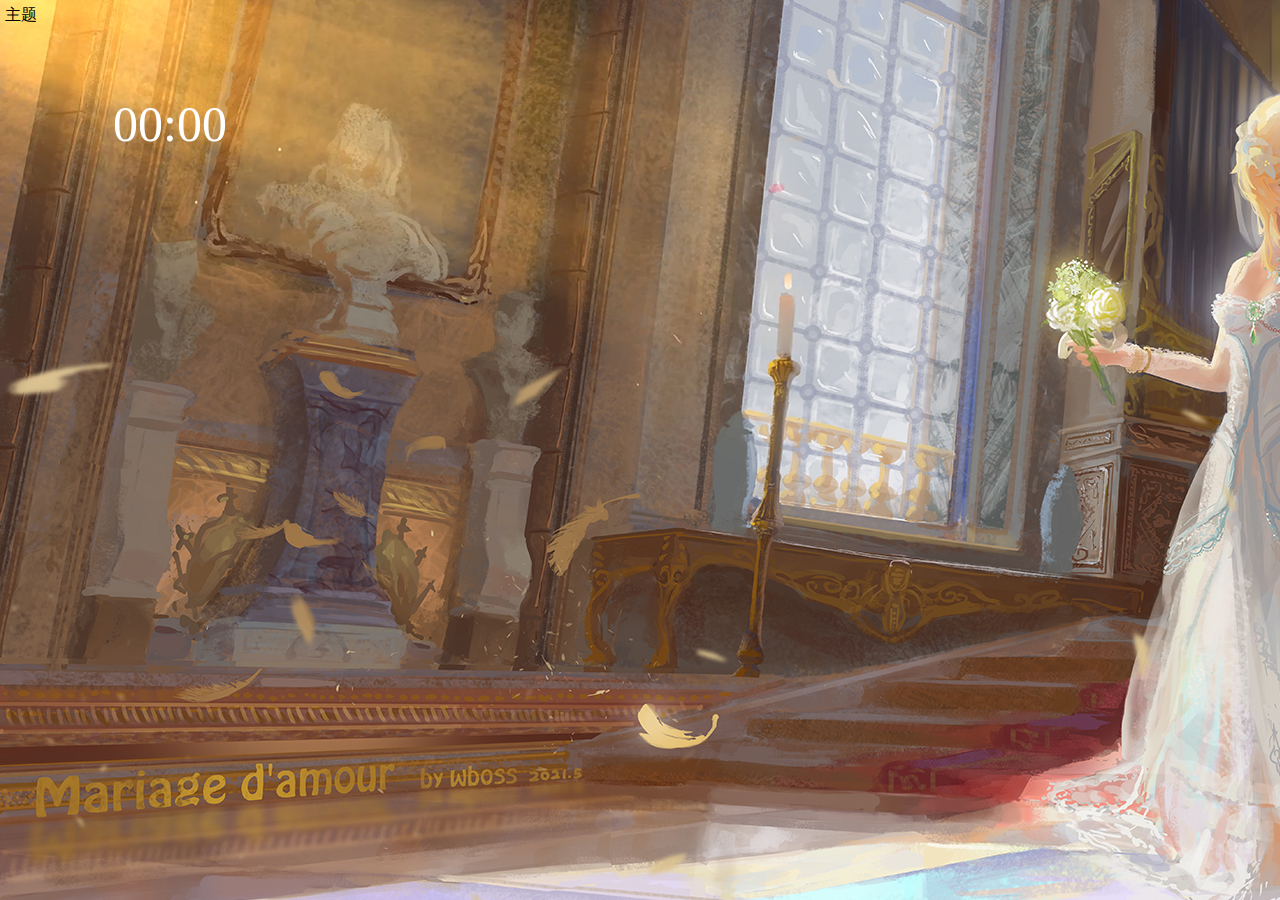
==== html/主题0.html @ ac806a11 "增加切换效果" ====
<!DOCTYPE html>

<!-- 常用模块 -->
<!-- "插入空行" <div class="white_block"></div> -->
<!-- "插入测试块" <div class="test_block"></div> -->

<html>
    <head>
        <title>0号星球</title>
        <meta charset="utf-8">
        <link rel="icon" href="../素材/planet.png">
        <link href="../css/主题0.css" rel="stylesheet">
        <script src="../js/jquery-1.11.3.min.js" type="text/javascript" charset="utf-8"></script>
        <script src="../js/主题0.js" charset="utf-8"></script>
        <link href="../css/时钟.css" rel="stylesheet">
        <script src="../js/时钟.js" charset="utf-8"></script>
        <link href="../css/收藏链接.css" rel="stylesheet">
        <script src="../js/收藏链接.js" charset="utf-8"></script>
        <link href="../css/搜索框.css" rel="stylesheet">
        <script src="../js/搜索框.js" charset="utf-8"></script>
        <link href="../css/图标.css" rel="stylesheet">
        <script src="../js/图标.js" charset="utf-8"></script>
        <link href="../css/主题切换.css" rel="stylesheet">
        <script src="../js/主题切换.js" charset="utf-8"></script>
    </head>
    <body>
        <div id="body_top">
            <!-- 顶部部分模块 -->
            <div id="theme">
                <div id="theme_lable">主题</div>
                <form id="theme_context" name="theme_context">
                    <input type="radio" id="theme_0" name="theme_radio" value="主题0"/>主题0
                    <input type="radio" id="theme_1" name="theme_radio" value="主题1"/>主题1
                    <input type="submit" id="submit" value="确认"/>
                </form><br>
                <p id="theme_id">主题0</p>
                <div id="white_block"></div>
            </div>
            <div class="white_block"></div>
            <div class="white_block"></div>
        </div>
        <div id="body_middle">
            <!-- 中间部分模块 -->
            <div id="middle_left">
                <!-- 中间偏左部分模块 -->
                <div class="white_block"></div>
                <div class="white_block"></div>
                <div class="white_block"></div>
                <div class="white_block"></div>
                <div id="time_block">
                    <div id="time_context">00:00</div>
                    <div id="week_context">XX月XX日 星期X</div>
                </div>
            </div>
            <div id="middle_middle">
                <!-- 中间的中间部分模块 -->
                <div id="hidden_block_0" class="hidden_block">
                    <div id="addrLinkGroup">
                        <div class="white_block"></div>
                        <div class="white_block"></div>
                        <div class="white_block"></div>
                        <div class="white_block"></div>
                        <div class="white_block"></div>
                        <div class="white_block"></div>
                        <div class="white_block"></div>
                        <div class="white_block"></div>
                        <div id="search-box2">
                            <form id="search4">
                                <input type="text" id="search-input4"/>
                                <a href="" id="search-btn2"><img id="search-submit1" src="../素材/search.png"/></a>
                                <input class="search-submit" type="submit">
                            </form>
                        </div>
                        <div class="white_block"></div>
                        <div class="white_block"></div>
                        <p id="edit"><a id="edit_kid" href="我的收藏.html"><img id="edit_img" src="../素材/edit.png"/></a></p> 
                    </div>
                </div>
            </div>
            <div id="middle_right">
                <!-- 中间偏右部分模块 -->
            </div>
        </div>
        <div id="body_bottom">
            <!-- 底部部分模块 -->
        </div>
    </body>
</html>
---- css/主题0.css ----
html,body {
    margin: 0;
    padding: 0;
    background-image: url("../img/梦中的婚礼_正午.jpg");
}

/* 顶部部分模块 */
#body_top{
    margin: 0;
	padding: 5px;
    width: calc(100% - 10px);
    min-width: 800px;
    height: 50px;
}

/* 中间部分模块 */
#body_middle {
    margin: 0;
	padding: 5px;
    display: flex;
	flex-direction: row;
    background-attachment:fixed;
    min-height: calc(100vh - 110px);
	width: calc(100% - 10px);
    min-width: 800px;
}

/* 中间偏左部分模块 */
#middle_left {
    flex: 1;
    padding-top: 10px;
    padding-right: 5px;
}

/* 中间的中间部分模块 */
#middle_middle {
    flex: 5;
    padding-top: 10px;
    padding-left: 5px;
    padding-right: 5px;
}

/* 中间偏右部分模块 */
#middle_right {
    flex: 1;
    padding-top: 10px;
    padding-left: 5px;
}

/* 底部部分模块 */
#body_bottom{
    margin: 0;
	padding: 5px;
    height: 30px;
}

/* 空白行 */
.white_block {
    height: 5px;
}

/* 测试模块 */
.test_block {
    height: 100%;
    width: 100%;
    border-style: solid;
    border-width: 2px;
}

/* 隐藏模块 */
.hidden_block {
    display: none;
}
---- css/时钟.css ----
#time_block {
	height: 80px;
	width: 130px;
	color: white;
    text-align: center;
    float: left;
    padding-left: 100px;
}

#time_context {
    width: 100%;
    height: 60px;
    font-size: 50px;
}

#time_block:hover #week_context{
    display: block;
}

#week_context {
    width: 100%;
    height: 20px;
    font-size: 15px;

    display: none;
}
---- css/收藏链接.css ----
#addrLinkGroup {
    /* background-color: red; */
    background-image: url("../素材/夜晚.png");
    min-width: 800px;
    max-width: 1200px;
    border-radius: 10px;
    padding-top: 10px;
}

/* 编辑按钮 */
#edit {
    text-align: left;
}
    
#edit_kid {
    /* display: none; */
     margin-left: 50px;
     color: gray;
}

#edit_img {
    height: 20px;
    transition: filter 0.1s ease; /* 添加过渡效果 */
}

#edit_img:hover {
    /* 使图片变为黑色 */
    /* filter: brightness(0) invert(1); */
    /* 变为白色 */
    filter: brightness(0) invert(100%) saturate(0);
}

.addr_link {
    height: 60px;
    width: 90px;
    color: white;
    display: inline-flex;
    justify-content: center;
    align-items: center;
    border-style: solid;
    border-width: 1px;
    border-color: white;
    border-radius: 10px;
    margin-left: 50px;
    margin-bottom: 50px;
}

.addr_link:hover {
    color: pink;
    border-color: pink;
}

.key {
    display: none;
}
---- css/搜索框.css ----
/* search */
.search {
    height: 30px;
    margin: 30px;
    background: #ecf0f1;
    padding: 10px;
    border-radius: 30px;
    display: inline-flex;
    justify-content: space-between;
    align-items: center;
}
.search-input {
    background: none;
    border:none;
    outline: none;
    font-size: 20px;
    color: #444693;
    width: 0px;
    transition: 0.5s;
}
.search-submit {
    display: none;
}
.search .search-btn {
    width: 30px;
    height: 30px;
    display: flex;
    justify-content: center;
    align-items: center;
    text-decoration: none;
    font-size: 20px;
}
.search:hover .search-input{
    width: 250px !important;
}
#search1.clicked #search-input1{
    width: 250px !important;
}
#search2.clicked #search-input2{
    width: 250px !important;
}
#search3.clicked #search-input3{
    width: 250px !important;
}
#search1 .search-btn{
    color: springgreen;
}
#search2 .search-btn{
    color: royalblue;
}
#search3 .search-btn{
    color: red;
}

/* 第二种搜索框 */
#search-box2 {
    display: flex;
    justify-content: center
}

#search4 {
    display: inline-flex;
    align-items: center;
    border-style: solid;
    border-width: 1px;
    border-radius: 25px;
    border-color: white;

    box-shadow: 0 0 10px white;/* 添加发光效果 */
}

#search4:hover {
    box-shadow: 0 0 10px white,
                0 0 20px white; /* 添加发光效果 */
}

#search-submit1 {
    padding: 8px;
    height: 25px;
}

#search-input4 {
    height: 30px;
    width: 400px;
    padding-left: 20px;
    font-size: 20px;
    border: none;
    background-color: transparent;
    outline: none;
}
---- css/图标.css ----
img {
    height: 30px;
}

a {
    font-size: 20px;
}
---- css/主题切换.css ----
#theme {
    color: black;

    /* 根据theme数量进行调整 */
    min-width: none;
}

/* #theme:hover #theme_context{
    display: block;
} */

#theme_lable {
    padding-right: 5px;
    float: left;
}
#theme_context {
    display: none;
}

#theme_id {
    display: none;
}
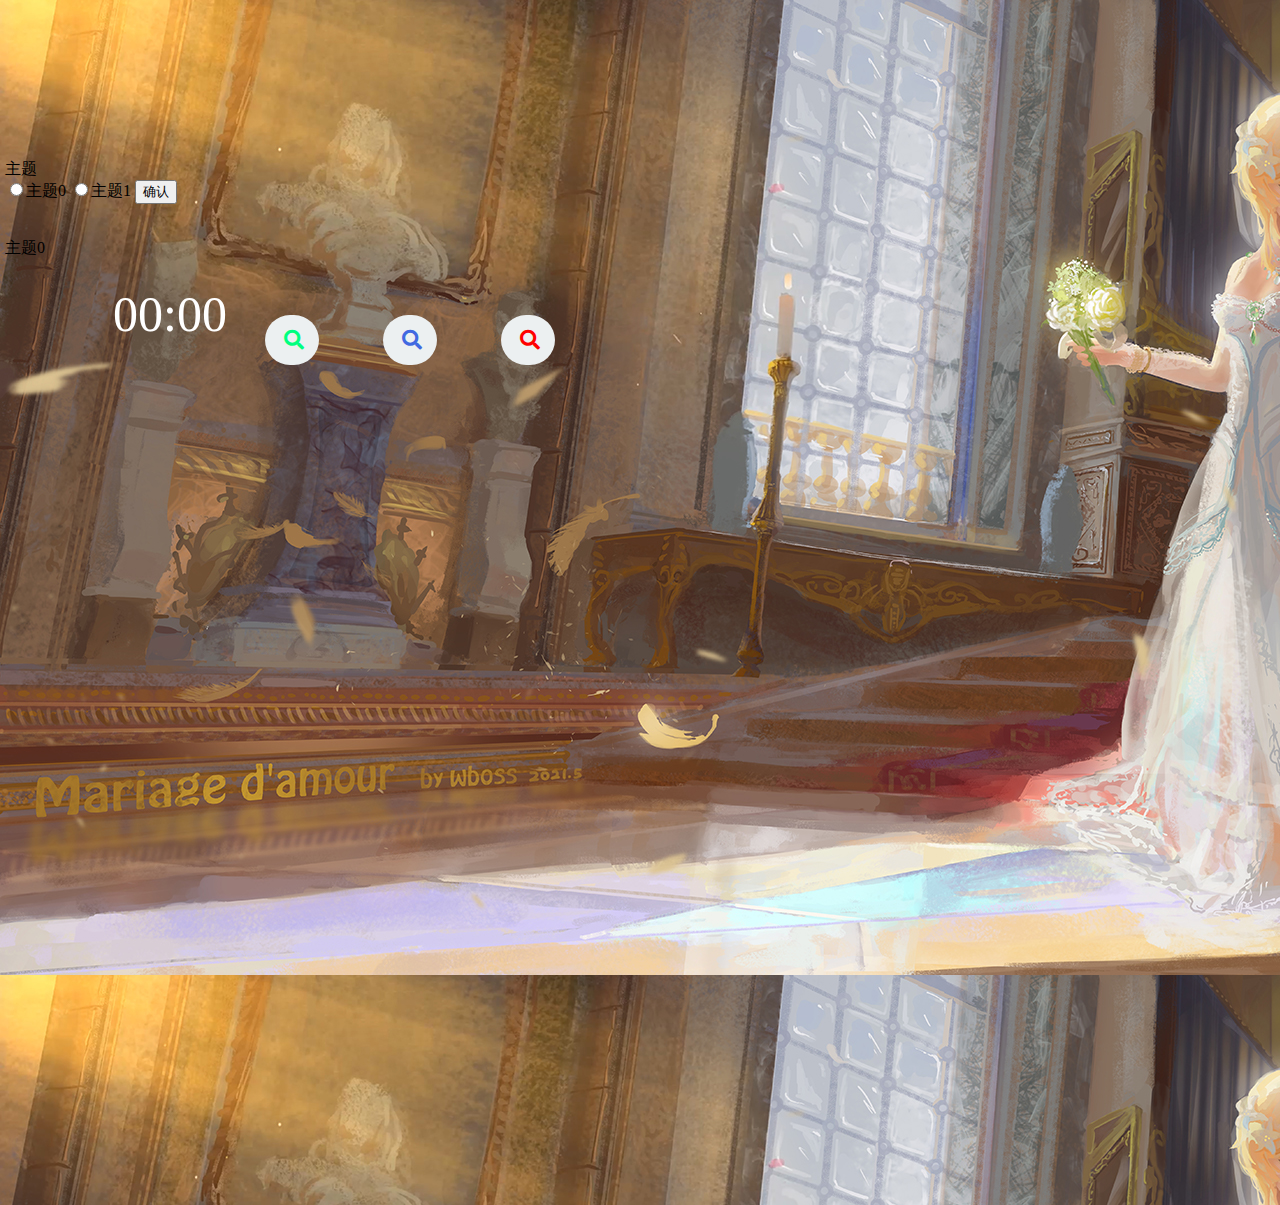
==== commit 0dd7f6e3: "添加"帮助"按钮" ====
--- a/html/主题0.html
+++ b/html/主题0.html
@@ -8,72 +8,100 @@
     <head>
         <title>0号星球</title>
         <meta charset="utf-8">
+        <meta name="viewport" content="width=device-width, initial-scale=1.0">
+        <link href="../css/动态背景.css" rel="stylesheet">
+        <link href="https://cdn.bootcdn.net/ajax/libs/font-awesome/5.15.3/css/all.min.css" rel="stylesheet">
         <link rel="icon" href="../素材/planet.png">
         <link href="../css/主题0.css" rel="stylesheet">
         <script src="../js/jquery-1.11.3.min.js" type="text/javascript" charset="utf-8"></script>
         <script src="../js/主题0.js" charset="utf-8"></script>
         <link href="../css/时钟.css" rel="stylesheet">
         <script src="../js/时钟.js" charset="utf-8"></script>
-        <link href="../css/收藏链接.css" rel="stylesheet">
+        <link href="../css/收藏链接0.css" rel="stylesheet">
         <script src="../js/收藏链接.js" charset="utf-8"></script>
         <link href="../css/搜索框.css" rel="stylesheet">
         <script src="../js/搜索框.js" charset="utf-8"></script>
         <link href="../css/图标.css" rel="stylesheet">
         <script src="../js/图标.js" charset="utf-8"></script>
-        <link href="../css/主题切换.css" rel="stylesheet">
+        <link href="../css/主题切换0.css" rel="stylesheet">
         <script src="../js/主题切换.js" charset="utf-8"></script>
     </head>
     <body>
+        <!-- 视频背景 -->
+        <video class="video-background" autoplay muted loop>
+            <source src="../vedio/萤火星河.mp4" type="video/mp4">
+            Your browser does not support the video tag.
+        </video>
+
         <div id="body_top">
             <!-- 顶部部分模块 -->
             <div id="theme">
                 <div id="theme_lable">主题</div>
-                <form id="theme_context" name="theme_context">
-                    <input type="radio" id="theme_0" name="theme_radio" value="主题0"/>主题0
-                    <input type="radio" id="theme_1" name="theme_radio" value="主题1"/>主题1
-                    <input type="submit" id="submit" value="确认"/>
-                </form><br>
+                <div id="theme_container">
+                    <form id="theme_context" name="theme_context">
+                        <input type="radio" id="theme_0" name="theme_radio" value="主题0"/>主题0
+                        <input type="radio" id="theme_1" name="theme_radio" value="主题1"/>主题1
+                        <input type="submit" id="submit" value="确认"/>
+                    </form></div><br>
                 <p id="theme_id">主题0</p>
                 <div id="white_block"></div>
             </div>
             <div class="white_block"></div>
             <div class="white_block"></div>
+            <div id="time-box">
+                <div id="time_block">
+                    <div id="time_context">00:00</div>
+                    <div id="week_context">XX月XX日 星期X</div>
+                </div>
+            </div>
+            <div id="search-box">
+                <form id="search1" class="search">
+                    <input id="search-input1" class="search-input" type="text">
+                    <a href="" class="search-btn">
+                        <i class="fas fa-search"></i>
+                    </a>
+                    <input class="search-submit" type="submit">
+                </form>
+                <form id="search2" class="search">
+                    <input id="search-input2" class="search-input" type="text">
+                    <a href=""  class="search-btn">
+                        <i class="fas fa-search"></i>
+                    </a>
+                    <input class="search-submit" type="submit">
+                </form>
+                <form id="search3" class="search">
+                    <input id="search-input3" class="search-input" type="text">
+                    <a href="" class="search-btn">
+                        <i class="fas fa-search"></i>
+                    </a>
+                    <input class="search-submit" type="submit">
+                </form>
+            </div>
         </div>
         <div id="body_middle">
             <!-- 中间部分模块 -->
             <div id="middle_left">
                 <!-- 中间偏左部分模块 -->
-                <div class="white_block"></div>
-                <div class="white_block"></div>
-                <div class="white_block"></div>
-                <div class="white_block"></div>
-                <div id="time_block">
-                    <div id="time_context">00:00</div>
-                    <div id="week_context">XX月XX日 星期X</div>
-                </div>
             </div>
             <div id="middle_middle">
                 <!-- 中间的中间部分模块 -->
                 <div id="hidden_block_0" class="hidden_block">
                     <div id="addrLinkGroup">
-                        <div class="white_block"></div>
-                        <div class="white_block"></div>
-                        <div class="white_block"></div>
-                        <div class="white_block"></div>
-                        <div class="white_block"></div>
-                        <div class="white_block"></div>
-                        <div class="white_block"></div>
-                        <div class="white_block"></div>
-                        <div id="search-box2">
+                        <!-- <div id="search-box2">
                             <form id="search4">
                                 <input type="text" id="search-input4"/>
-                                <a href="" id="search-btn2"><img id="search-submit1" src="../素材/search.png"/></a>
+                                <a href="" id="search-btn2"><img id="search-submit1" src="../素材/search_white.png"/></a>
                                 <input class="search-submit" type="submit">
                             </form>
-                        </div>
-                        <div class="white_block"></div>
-                        <div class="white_block"></div>
-                        <p id="edit"><a id="edit_kid" href="我的收藏.html"><img id="edit_img" src="../素材/edit.png"/></a></p> 
+                        </div> -->
+                        <p id="option">
+                            <a id="edit_a" class="kid"  href="我的收藏.html">
+                                <span id="edit_frame" class="frame"><img id="edit_img" class="img" src="../素材/edit_white.png"/></span>
+                            </a>
+                            <a id="help_a" class="kid" href="">
+                                <span id="help_frame" class="frame"><img id="help_img" class="img" src="../素材/help_white.png"/></span>
+                            </a>
+                        </p> 
                     </div>
                 </div>
             </div>
--- a/css/收藏链接0.css
+++ b/css/收藏链接0.css
@@ -0,0 +1,100 @@
+#addrLinkGroup {
+    background-image: url("../素材/深夜.png");
+    min-width: 800px;
+    min-height: 80px;
+    border-radius: 10px;
+    padding-top: 10px;
+}
+
+/* 选项按钮 */
+#option{
+    text-align: left;
+    padding-left: 50px;
+}
+    
+#edit_kid {
+    /* display: none; */
+     color: gray;
+}
+
+
+.img {
+    height: 20px;
+}
+
+.frame {
+    display: flex;
+    border-radius: 10px;
+    justify-content: center;
+    align-items: center;
+    width: 30px; /* 根据需要设置 edit_frame 的宽度 */
+    height: 30px; /* 根据需要设置 edit_frame 的高度 */
+}
+
+.kid {
+    margin-right: 5px;
+    display: inline-block;
+    width: 30px;
+}
+
+.frame:hover {
+    background-image: url("../素材/白色半透明.png");
+}
+
+
+#edit_word {
+    font-size: 15px;
+    padding-left: 5px;
+    color: white;
+}
+
+.addr_link {
+    height: 60px;
+    width: 90px;
+    color: white;
+    display: inline-flex;
+    flex-direction: column;
+    justify-content: center;
+    align-items: center;
+    border-style: solid;
+    border-width: 1px;
+    border-color: white;
+    border-radius: 10px;
+    margin-left: 43px;
+    margin-bottom: 50px;
+    text-align: center;
+    word-wrap: break-word;
+    padding: 5px;
+    text-overflow: ellipsis; /* 溢出时显示省略号 */
+    overflow: hidden; /* 隐藏超出部分 */
+}
+
+.link_name {
+    white-space: normal;
+    overflow-wrap: break-word;
+    line-height: 1.2;
+    text-align: center;
+    text-overflow: ellipsis; /* 溢出时显示省略号 */
+    white-space: nowrap; /* 不换行 */
+}
+
+
+
+:root {
+    --hover-color: #7b72f3; /* 定义颜色变量 */
+}
+
+.addr_link:hover {
+    color: var(--hover-color);
+    border-color: var(--hover-color);
+    box-shadow: 0 0  10px var(--hover-color),
+                0 0  20px var(--hover-color);
+    text-shadow: 0 0  10px var(--hover-color),
+                 0 0  20px var(--hover-color),
+                 0 0  40px var(--hover-color),
+                 0 0  80px var(--hover-color);
+}
+
+.key {
+    display: none;
+}
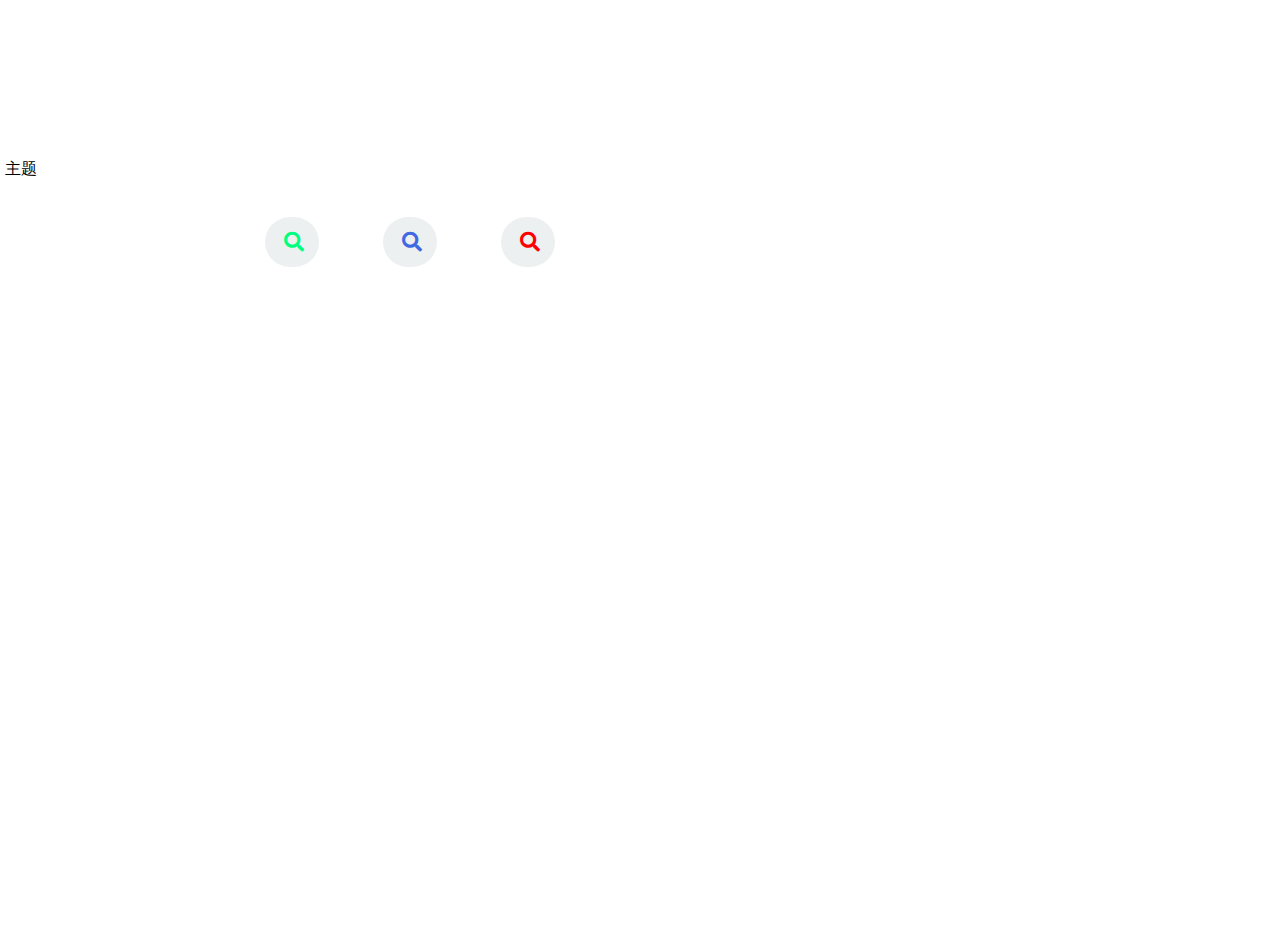
==== commit 93566f4c: "帮助页面的完善" ====
--- a/html/主题0.html
+++ b/html/主题0.html
@@ -12,17 +12,19 @@
         <link href="../css/动态背景.css" rel="stylesheet">
         <link href="https://cdn.bootcdn.net/ajax/libs/font-awesome/5.15.3/css/all.min.css" rel="stylesheet">
         <link rel="icon" href="../素材/planet.png">
-        <link href="../css/主题0.css" rel="stylesheet">
+        <link href="../css/主题.css" rel="stylesheet">
         <script src="../js/jquery-1.11.3.min.js" type="text/javascript" charset="utf-8"></script>
-        <script src="../js/主题0.js" charset="utf-8"></script>
+        <script src="../js/主题.js" charset="utf-8"></script>
         <link href="../css/时钟.css" rel="stylesheet">
         <script src="../js/时钟.js" charset="utf-8"></script>
+        <link href="../css/收藏链接.css" rel="stylesheet">
         <link href="../css/收藏链接0.css" rel="stylesheet">
         <script src="../js/收藏链接.js" charset="utf-8"></script>
         <link href="../css/搜索框.css" rel="stylesheet">
         <script src="../js/搜索框.js" charset="utf-8"></script>
         <link href="../css/图标.css" rel="stylesheet">
         <script src="../js/图标.js" charset="utf-8"></script>
+        <link href="../css/主题切换.css" rel="stylesheet">
         <link href="../css/主题切换0.css" rel="stylesheet">
         <script src="../js/主题切换.js" charset="utf-8"></script>
     </head>
@@ -39,8 +41,9 @@
                 <div id="theme_lable">主题</div>
                 <div id="theme_container">
                     <form id="theme_context" name="theme_context">
-                        <input type="radio" id="theme_0" name="theme_radio" value="主题0"/>主题0
-                        <input type="radio" id="theme_1" name="theme_radio" value="主题1"/>主题1
+                        <input type="radio" id="theme_0" name="theme_radio" value="主题0"/>萤火星河
+                        <input type="radio" id="theme_1" name="theme_radio" value="主题1"/>白露
+                        <input type="radio" id="theme_2" name="theme_radio" value="主题2"/>自定义
                         <input type="submit" id="submit" value="确认"/>
                     </form></div><br>
                 <p id="theme_id">主题0</p>
@@ -98,7 +101,7 @@
                             <a id="edit_a" class="kid"  href="我的收藏.html">
                                 <span id="edit_frame" class="frame"><img id="edit_img" class="img" src="../素材/edit_white.png"/></span>
                             </a>
-                            <a id="help_a" class="kid" href="">
+                            <a id="help_a" class="kid" href="帮助.html">
                                 <span id="help_frame" class="frame"><img id="help_img" class="img" src="../素材/help_white.png"/></span>
                             </a>
                         </p> 
--- a/css/主题.css
+++ b/css/主题.css
@@ -0,0 +1,77 @@
+html,body {
+    margin: 0;
+    padding: 0;
+    /* background-image: url("../img/梦中的婚礼.jpg"); */
+    background-size: cover; /* 使背景图片适应屏幕大小 */
+    background-repeat: no-repeat; /* 防止背景图片重复 */
+    background-attachment: fixed; /* 背景图片固定，不随滚动条滚动 */
+    background-position: center; /* 背景图片居中显示 */
+}
+
+/* 顶部部分模块 */
+#body_top{
+    margin: 0;
+	padding: 5px;
+    width: calc(100% - 10px);
+    min-width: 800px;
+    min-height: 50px;
+}
+
+/* 中间部分模块 */
+#body_middle {
+    margin: 0;
+	padding: 5px;
+    display: flex;
+	flex-direction: row;
+    background-attachment:fixed;
+    min-height: calc(100vh - 304px);
+	width: calc(100% - 10px);
+    min-width: 800px;
+}
+
+/* 中间偏左部分模块 */
+#middle_left {
+    flex: 1;
+    padding-top: 10px;
+    padding-right: 5px;
+}
+
+/* 中间的中间部分模块 */
+#middle_middle {
+    flex: 5;
+    padding-top: 10px;
+    padding-left: 5px;
+    padding-right: 5px;
+}
+
+/* 中间偏右部分模块 */
+#middle_right {
+    flex: 1;
+    padding-top: 10px;
+    padding-left: 5px;
+}
+
+/* 底部部分模块 */
+#body_bottom{
+    margin: 0;
+	padding: 5px;
+    height: 30px;
+}
+
+/* 空白行 */
+.white_block {
+    height: 5px;
+}
+
+/* 测试模块 */
+.test_block {
+    height: 100%;
+    width: 100%;
+    border-style: solid;
+    border-width: 2px;
+}
+
+/* 隐藏模块 */
+.hidden_block {
+    display: none;
+}--- a/css/收藏链接.css
+++ b/css/收藏链接.css
@@ -0,0 +1,55 @@
+#addrLinkGroup {
+    /* background-color: red; */
+    background-image: url("../素材/夜晚.png");
+    min-width: 800px;
+    max-width: 1200px;
+    border-radius: 10px;
+    padding-top: 10px;
+}
+
+/* 编辑按钮 */
+#edit {
+    text-align: left;
+}
+    
+#edit_kid {
+    /* display: none; */
+     margin-left: 50px;
+     color: gray;
+}
+
+#edit_img {
+    height: 20px;
+    transition: filter 0.1s ease; /* 添加过渡效果 */
+}
+
+#edit_img:hover {
+    /* 使图片变为黑色 */
+    /* filter: brightness(0) invert(1); */
+    /* 变为白色 */
+    filter: brightness(0) invert(100%) saturate(0);
+}
+
+.addr_link {
+    height: 60px;
+    width: 90px;
+    color: white;
+    display: inline-flex;
+    justify-content: center;
+    align-items: center;
+    border-style: solid;
+    border-width: 1px;
+    border-color: white;
+    border-radius: 10px;
+    margin-left: 50px;
+    margin-bottom: 50px;
+}
+
+.addr_link:hover {
+    color: pink;
+    border-color: pink;
+}
+
+.key {
+    display: none;
+}--- a/css/收藏链接0.css
+++ b/css/收藏链接0.css
@@ -6,82 +6,8 @@
     padding-top: 10px;
 }
 
-/* 选项按钮 */
-#option{
-    text-align: left;
-    padding-left: 50px;
-}
-    
-#edit_kid {
-    /* display: none; */
-     color: gray;
-}
-
-
-.img {
-    height: 20px;
-}
-
-.frame {
-    display: flex;
-    border-radius: 10px;
-    justify-content: center;
-    align-items: center;
-    width: 30px; /* 根据需要设置 edit_frame 的宽度 */
-    height: 30px; /* 根据需要设置 edit_frame 的高度 */
-}
-
-.kid {
-    margin-right: 5px;
-    display: inline-block;
-    width: 30px;
-}
-
-.frame:hover {
-    background-image: url("../素材/白色半透明.png");
-}
-
-
-#edit_word {
-    font-size: 15px;
-    padding-left: 5px;
-    color: white;
-}
-
-.addr_link {
-    height: 60px;
-    width: 90px;
-    color: white;
-    display: inline-flex;
-    flex-direction: column;
-    justify-content: center;
-    align-items: center;
-    border-style: solid;
-    border-width: 1px;
-    border-color: white;
-    border-radius: 10px;
-    margin-left: 43px;
-    margin-bottom: 50px;
-    text-align: center;
-    word-wrap: break-word;
-    padding: 5px;
-    text-overflow: ellipsis; /* 溢出时显示省略号 */
-    overflow: hidden; /* 隐藏超出部分 */
-}
-
-.link_name {
-    white-space: normal;
-    overflow-wrap: break-word;
-    line-height: 1.2;
-    text-align: center;
-    text-overflow: ellipsis; /* 溢出时显示省略号 */
-    white-space: nowrap; /* 不换行 */
-}
-
-
-
 :root {
-    --hover-color: #7b72f3; /* 定义颜色变量 */
+    --hover-color: hsl(240, 100%, 92%); /* 定义颜色变量 */
 }
 
 .addr_link:hover {
@@ -94,7 +20,3 @@
                  0 0  40px var(--hover-color),
                  0 0  80px var(--hover-color);
 }
-
-.key {
-    display: none;
-}
--- a/css/主题切换.css
+++ b/css/主题切换.css
@@ -0,0 +1,22 @@
+#theme {
+    color: black;
+
+    /* 根据theme数量进行调整 */
+    min-width: none;
+}
+
+/* #theme:hover #theme_context{
+    display: block;
+} */
+
+#theme_lable {
+    padding-right: 5px;
+    float: left;
+}
+#theme_context {
+    display: none;
+}
+
+#theme_id {
+    display: none;
+}